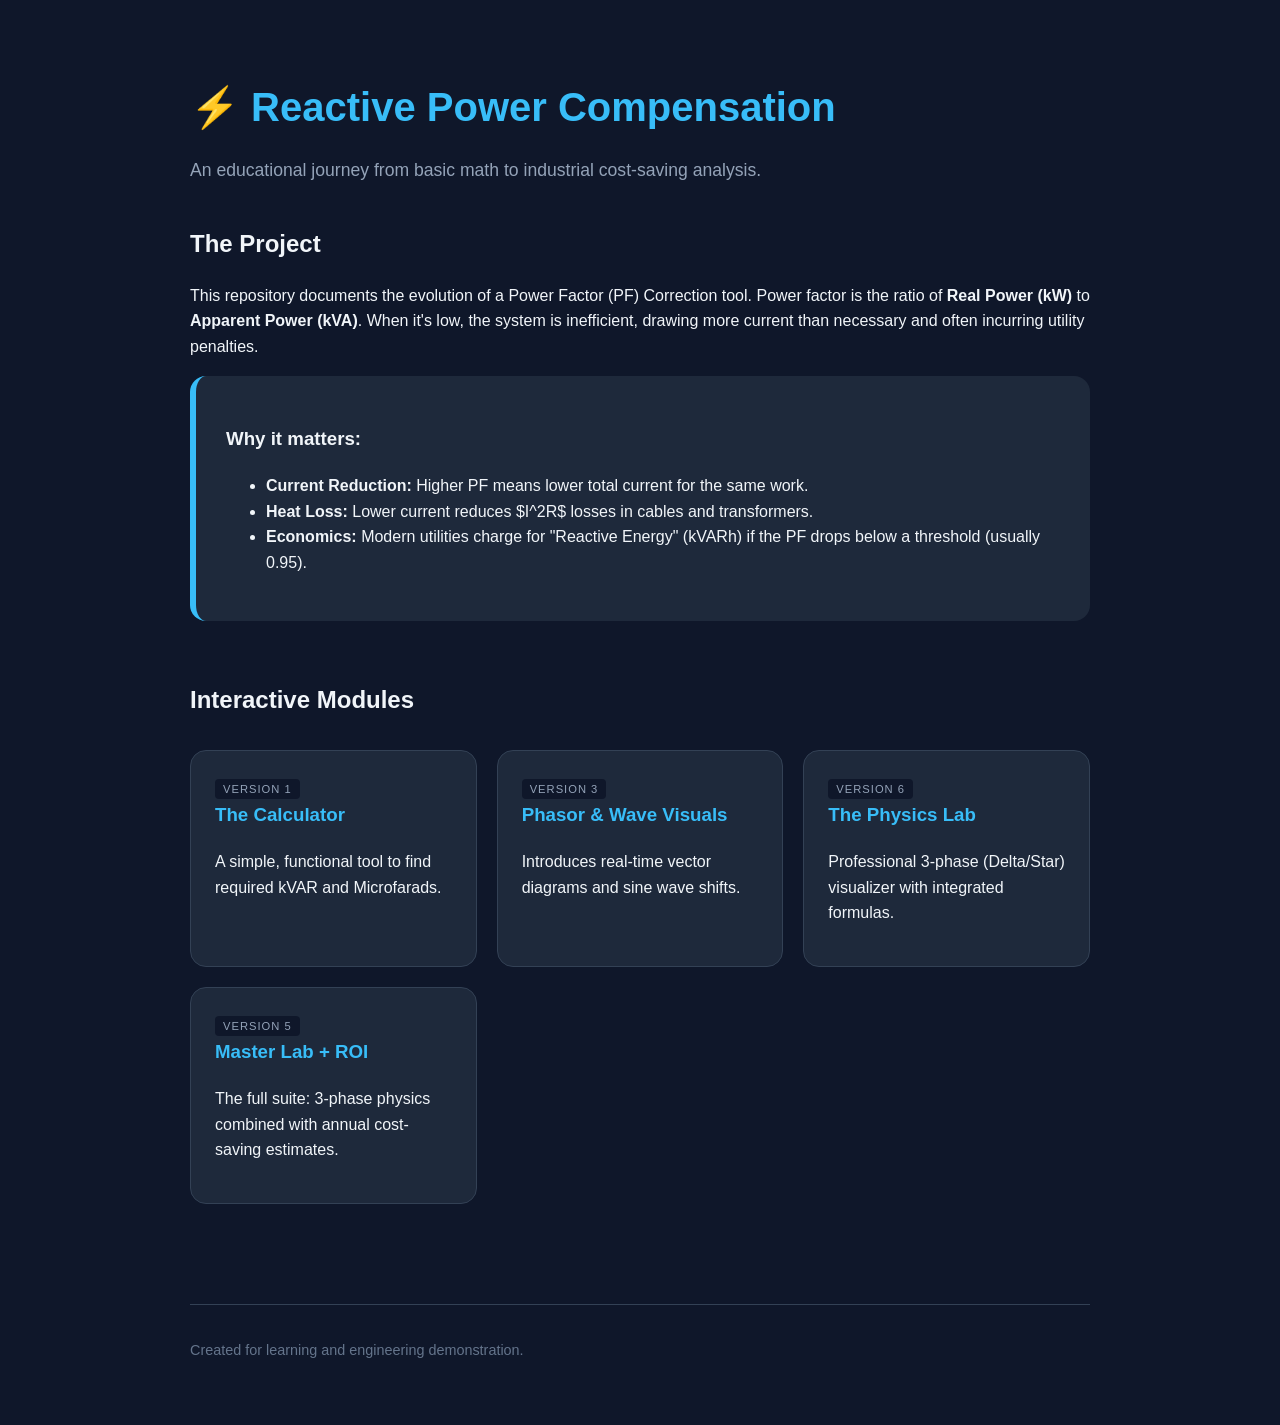
==== index.html @ 1834cbe0 "Add landing page and v6 visualizer" ====
<!DOCTYPE html>
<html lang="en">
<head>
    <meta charset="UTF-8">
    <meta name="viewport" content="width=device-width, initial-scale=1.0">
    <title>Power Factor Correction Journey</title>
    <style>
        :root {
            --bg: #0f172a;
            --card: #1e293b;
            --primary: #38bdf8;
            --text: #f1f5f9;
        }
        body { font-family: 'Inter', sans-serif; background: var(--bg); color: var(--text); padding: 40px 20px; line-height: 1.6; }
        .max-w { max-width: 900px; margin: 0 auto; }
        h1 { color: var(--primary); font-size: 2.5rem; margin-bottom: 10px; }
        .subtitle { color: #94a3b8; font-size: 1.1rem; margin-bottom: 40px; }
        
        .section { margin-bottom: 60px; }
        .grid { display: grid; grid-template-columns: repeat(auto-fit, minmax(280px, 1fr)); gap: 20px; margin-top: 30px; }
        
        .gui-card { 
            background: var(--card); 
            padding: 24px; 
            border-radius: 16px; 
            border: 1px solid #334155; 
            text-decoration: none; 
            color: inherit;
            transition: transform 0.2s, border-color 0.2s;
        }
        .gui-card:hover { transform: translateY(-5px); border-color: var(--primary); }
        .gui-card h3 { margin-top: 0; color: var(--primary); }
        .tag { font-size: 0.7rem; background: #0f172a; padding: 4px 8px; border-radius: 4px; text-transform: uppercase; letter-spacing: 1px; color: #94a3b8; }

        .explainer { background: #1e293b; padding: 30px; border-radius: 16px; border-left: 6px solid var(--primary); }
        code { background: #0f172a; padding: 2px 6px; border-radius: 4px; color: #38bdf8; }
    </style>
</head>
<body>

<div class="max-w">
    <header>
        <h1>⚡ Reactive Power Compensation</h1>
        <p class="subtitle">An educational journey from basic math to industrial cost-saving analysis.</p>
    </header>

    <div class="section">
        <h2>The Project</h2>
        <p>This repository documents the evolution of a Power Factor (PF) Correction tool. Power factor is the ratio of <strong>Real Power (kW)</strong> to <strong>Apparent Power (kVA)</strong>. When it's low, the system is inefficient, drawing more current than necessary and often incurring utility penalties.</p>
        
        <div class="explainer">
            <h3>Why it matters:</h3>
            <ul>
                <li><strong>Current Reduction:</strong> Higher PF means lower total current for the same work.</li>
                <li><strong>Heat Loss:</strong> Lower current reduces $I^2R$ losses in cables and transformers.</li>
                <li><strong>Economics:</strong> Modern utilities charge for "Reactive Energy" (kVARh) if the PF drops below a threshold (usually 0.95).</li>
            </ul>
        </div>
    </div>

    <div class="section">
        <h2>Interactive Modules</h2>
        <div class="grid">
            <a href="pf_calc.html" class="gui-card">
                <span class="tag">Version 1</span>
                <h3>The Calculator</h3>
                <p>A simple, functional tool to find required kVAR and Microfarads.</p>
            </a>

            <a href="pf_calc_v3.html" class="gui-card">
                <span class="tag">Version 3</span>
                <h3>Phasor & Wave Visuals</h3>
                <p>Introduces real-time vector diagrams and sine wave shifts.</p>
            </a>

            <a href="pf_calc_v6.html" class="gui-card">
                <span class="tag">Version 6</span>
                <h3>The Physics Lab</h3>
                <p>Professional 3-phase (Delta/Star) visualizer with integrated formulas.</p>
            </a>

            <a href="pf_calc_v5.html" class="gui-card">
                <span class="tag">Version 5</span>
                <h3>Master Lab + ROI</h3>
                <p>The full suite: 3-phase physics combined with annual cost-saving estimates.</p>
            </a>
        </div>
    </div>

    <footer style="margin-top: 100px; padding-top: 20px; border-top: 1px solid #334155; color: #64748b; font-size: 0.9rem;">
        <p>Created for learning and engineering demonstration.</p>
    </footer>
</div>

</body>
</html>
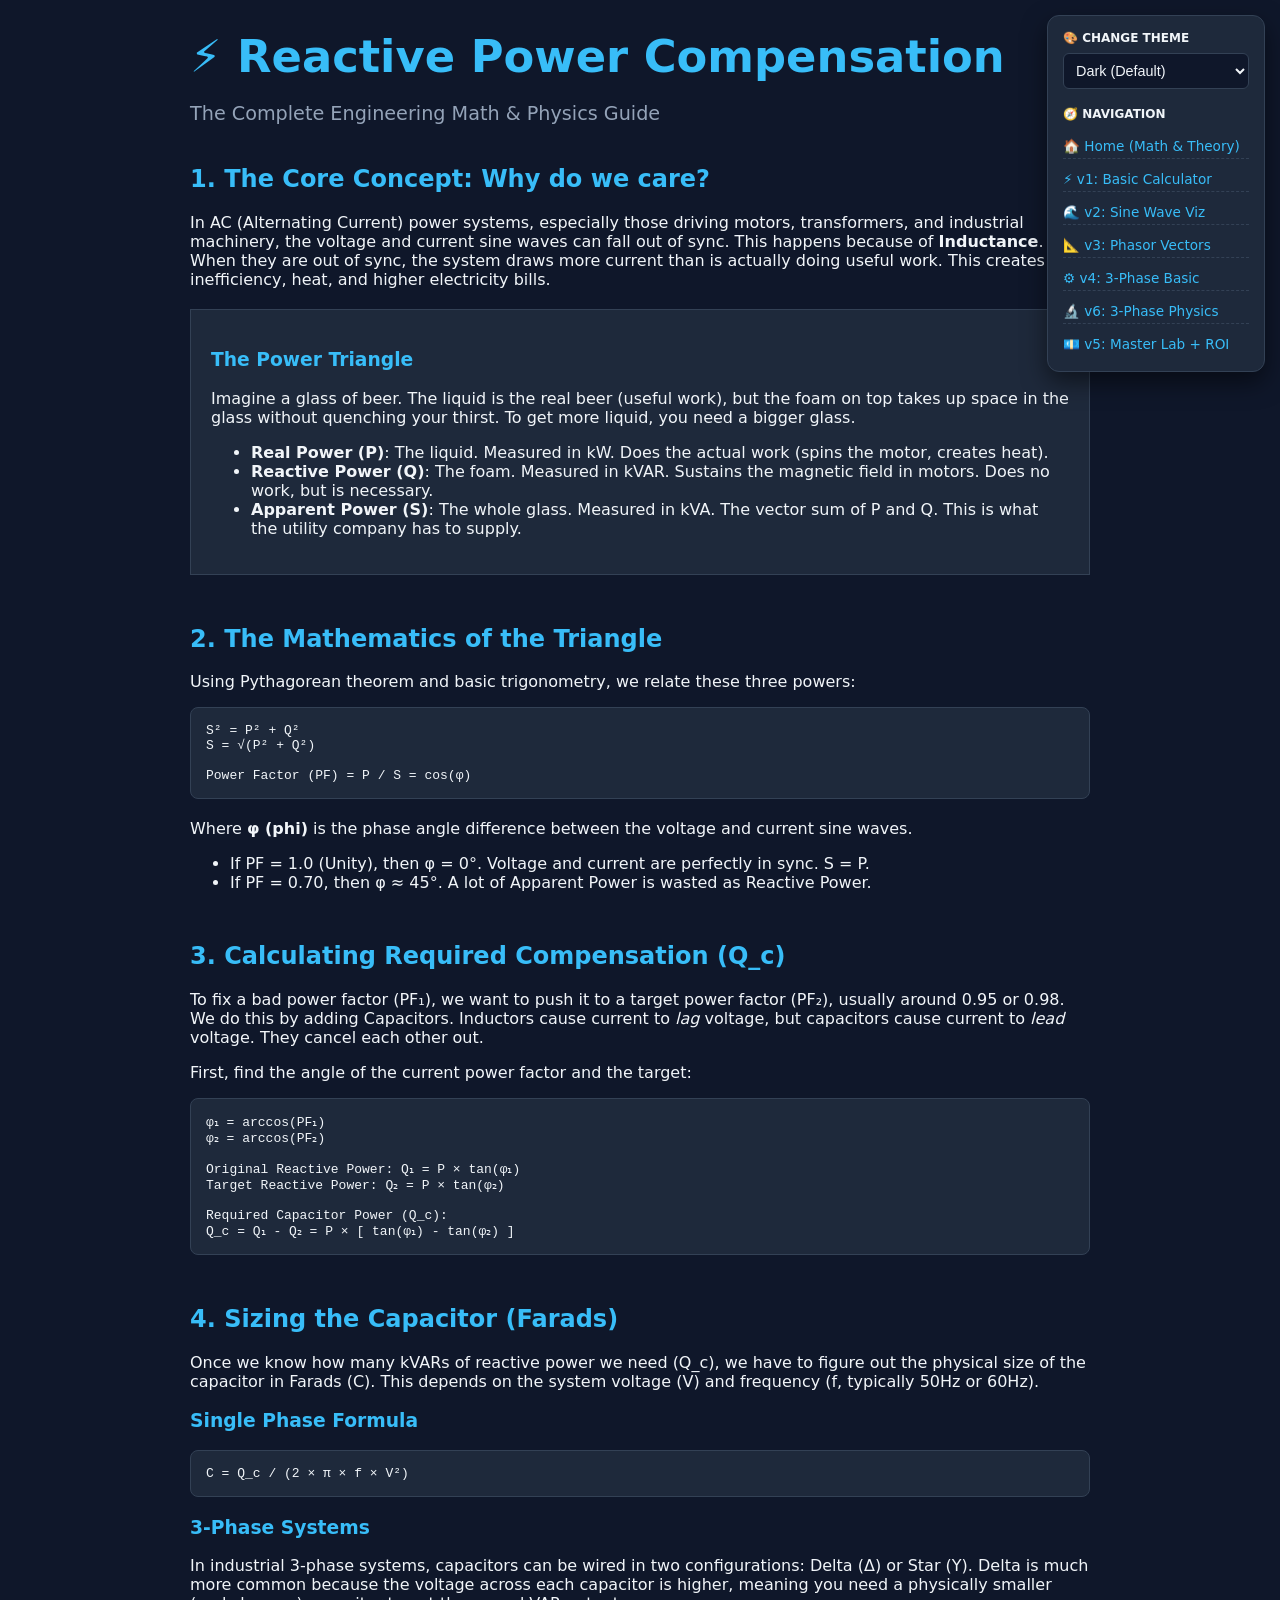
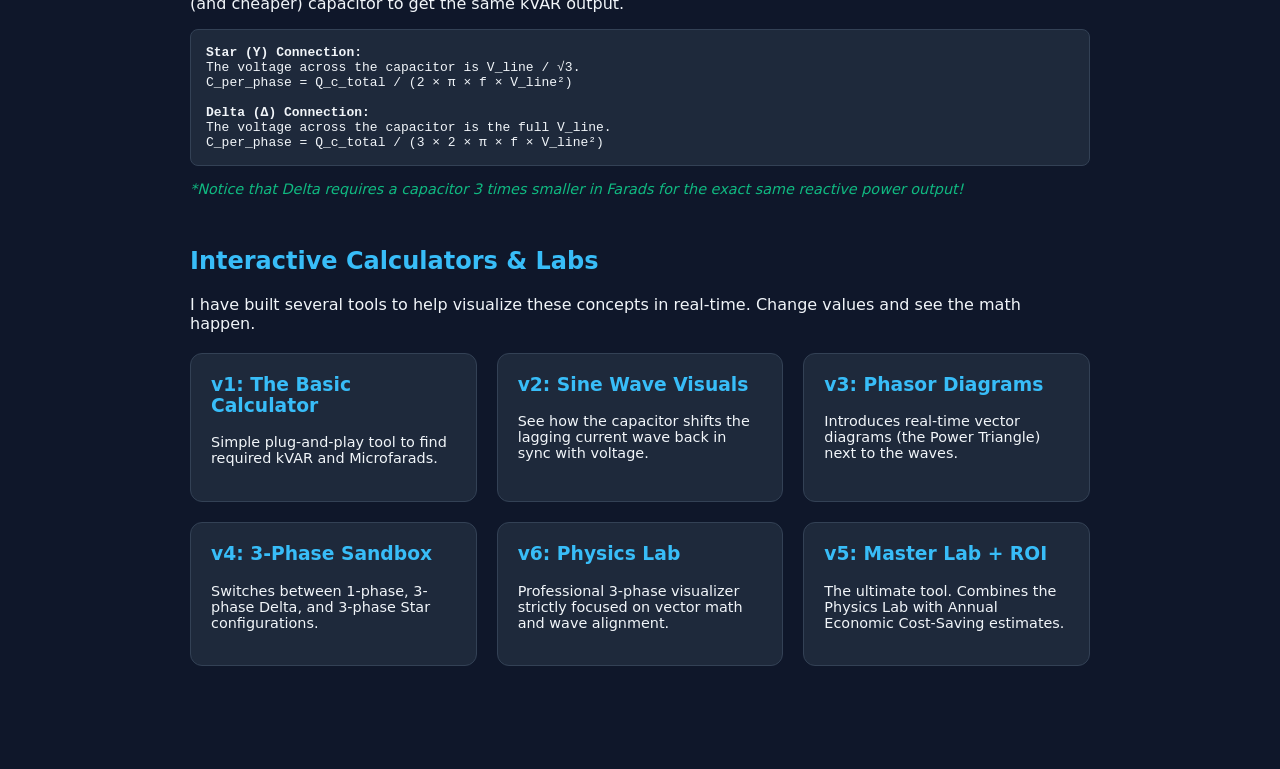
==== commit 7cd911f3: "feat: Add educational landing page, theme switcher, and dynamic frequency inputs" ====
--- a/index.html
+++ b/index.html
@@ -3,94 +3,123 @@
 <head>
     <meta charset="UTF-8">
     <meta name="viewport" content="width=device-width, initial-scale=1.0">
-    <title>Power Factor Correction Journey</title>
-    <style>
-        :root {
-            --bg: #0f172a;
-            --card: #1e293b;
-            --primary: #38bdf8;
-            --text: #f1f5f9;
-        }
-        body { font-family: 'Inter', sans-serif; background: var(--bg); color: var(--text); padding: 40px 20px; line-height: 1.6; }
-        .max-w { max-width: 900px; margin: 0 auto; }
-        h1 { color: var(--primary); font-size: 2.5rem; margin-bottom: 10px; }
-        .subtitle { color: #94a3b8; font-size: 1.1rem; margin-bottom: 40px; }
-        
-        .section { margin-bottom: 60px; }
-        .grid { display: grid; grid-template-columns: repeat(auto-fit, minmax(280px, 1fr)); gap: 20px; margin-top: 30px; }
-        
-        .gui-card { 
-            background: var(--card); 
-            padding: 24px; 
-            border-radius: 16px; 
-            border: 1px solid #334155; 
-            text-decoration: none; 
-            color: inherit;
-            transition: transform 0.2s, border-color 0.2s;
-        }
-        .gui-card:hover { transform: translateY(-5px); border-color: var(--primary); }
-        .gui-card h3 { margin-top: 0; color: var(--primary); }
-        .tag { font-size: 0.7rem; background: #0f172a; padding: 4px 8px; border-radius: 4px; text-transform: uppercase; letter-spacing: 1px; color: #94a3b8; }
-
-        .explainer { background: #1e293b; padding: 30px; border-radius: 16px; border-left: 6px solid var(--primary); }
-        code { background: #0f172a; padding: 2px 6px; border-radius: 4px; color: #38bdf8; }
-    </style>
+    <title>Power Factor Correction Journey & Theory</title>
+    <link rel="stylesheet" href="shared_theme.css">
 </head>
 <body>
 
-<div class="max-w">
-    <header>
-        <h1>⚡ Reactive Power Compensation</h1>
-        <p class="subtitle">An educational journey from basic math to industrial cost-saving analysis.</p>
+<div class="max-w" style="max-width: 900px; margin: 0 auto; padding-bottom: 100px;">
+    <header style="margin-bottom: 40px;">
+        <h1 style="font-size: 2.8rem; margin-bottom: 5px;">⚡ Reactive Power Compensation</h1>
+        <p class="subtitle" style="font-size: 1.2rem; color: #94a3b8;">The Complete Engineering Math & Physics Guide</p>
     </header>
 
-    <div class="section">
-        <h2>The Project</h2>
-        <p>This repository documents the evolution of a Power Factor (PF) Correction tool. Power factor is the ratio of <strong>Real Power (kW)</strong> to <strong>Apparent Power (kVA)</strong>. When it's low, the system is inefficient, drawing more current than necessary and often incurring utility penalties.</p>
+    <div class="section" style="margin-bottom: 50px;">
+        <h2>1. The Core Concept: Why do we care?</h2>
+        <p>In AC (Alternating Current) power systems, especially those driving motors, transformers, and industrial machinery, the voltage and current sine waves can fall out of sync. This happens because of <strong>Inductance</strong>. When they are out of sync, the system draws more current than is actually doing useful work. This creates inefficiency, heat, and higher electricity bills.</p>
         
-        <div class="explainer">
-            <h3>Why it matters:</h3>
+        <div class="explainer" style="padding: 20px; background: var(--card); border-left: 5px solid var(--primary); margin: 20px 0;">
+            <h3>The Power Triangle</h3>
+            <p>Imagine a glass of beer. The liquid is the real beer (useful work), but the foam on top takes up space in the glass without quenching your thirst. To get more liquid, you need a bigger glass.</p>
             <ul>
-                <li><strong>Current Reduction:</strong> Higher PF means lower total current for the same work.</li>
-                <li><strong>Heat Loss:</strong> Lower current reduces $I^2R$ losses in cables and transformers.</li>
-                <li><strong>Economics:</strong> Modern utilities charge for "Reactive Energy" (kVARh) if the PF drops below a threshold (usually 0.95).</li>
+                <li><strong>Real Power (P)</strong>: The liquid. Measured in kW. Does the actual work (spins the motor, creates heat).</li>
+                <li><strong>Reactive Power (Q)</strong>: The foam. Measured in kVAR. Sustains the magnetic field in motors. Does no work, but is necessary.</li>
+                <li><strong>Apparent Power (S)</strong>: The whole glass. Measured in kVA. The vector sum of P and Q. This is what the utility company has to supply.</li>
             </ul>
         </div>
     </div>
 
-    <div class="section">
-        <h2>Interactive Modules</h2>
-        <div class="grid">
-            <a href="pf_calc.html" class="gui-card">
-                <span class="tag">Version 1</span>
-                <h3>The Calculator</h3>
-                <p>A simple, functional tool to find required kVAR and Microfarads.</p>
-            </a>
+    <div class="section" style="margin-bottom: 50px;">
+        <h2>2. The Mathematics of the Triangle</h2>
+        <p>Using Pythagorean theorem and basic trigonometry, we relate these three powers:</p>
+        <div class="formula-box" style="background: var(--canvas-bg); padding: 15px; border-radius: 8px; font-family: monospace; margin-bottom: 20px;">
+            S² = P² + Q²<br>
+            S = √(P² + Q²)<br><br>
+            Power Factor (PF) = P / S = cos(φ)
+        </div>
+        <p>Where <strong>φ (phi)</strong> is the phase angle difference between the voltage and current sine waves.</p>
+        <ul>
+            <li>If PF = 1.0 (Unity), then φ = 0°. Voltage and current are perfectly in sync. S = P.</li>
+            <li>If PF = 0.70, then φ ≈ 45°. A lot of Apparent Power is wasted as Reactive Power.</li>
+        </ul>
+    </div>
 
-            <a href="pf_calc_v3.html" class="gui-card">
-                <span class="tag">Version 3</span>
-                <h3>Phasor & Wave Visuals</h3>
-                <p>Introduces real-time vector diagrams and sine wave shifts.</p>
-            </a>
-
-            <a href="pf_calc_v6.html" class="gui-card">
-                <span class="tag">Version 6</span>
-                <h3>The Physics Lab</h3>
-                <p>Professional 3-phase (Delta/Star) visualizer with integrated formulas.</p>
-            </a>
-
-            <a href="pf_calc_v5.html" class="gui-card">
-                <span class="tag">Version 5</span>
-                <h3>Master Lab + ROI</h3>
-                <p>The full suite: 3-phase physics combined with annual cost-saving estimates.</p>
-            </a>
+    <div class="section" style="margin-bottom: 50px;">
+        <h2>3. Calculating Required Compensation (Q_c)</h2>
+        <p>To fix a bad power factor (PF₁), we want to push it to a target power factor (PF₂), usually around 0.95 or 0.98. We do this by adding Capacitors. Inductors cause current to <em>lag</em> voltage, but capacitors cause current to <em>lead</em> voltage. They cancel each other out.</p>
+        <p>First, find the angle of the current power factor and the target:</p>
+        <div class="formula-box" style="background: var(--canvas-bg); padding: 15px; border-radius: 8px; font-family: monospace;">
+            φ₁ = arccos(PF₁)<br>
+            φ₂ = arccos(PF₂)<br><br>
+            Original Reactive Power: Q₁ = P × tan(φ₁)<br>
+            Target Reactive Power: Q₂ = P × tan(φ₂)<br><br>
+            Required Capacitor Power (Q_c):<br>
+            Q_c = Q₁ - Q₂ = P × [ tan(φ₁) - tan(φ₂) ]
         </div>
     </div>
 
-    <footer style="margin-top: 100px; padding-top: 20px; border-top: 1px solid #334155; color: #64748b; font-size: 0.9rem;">
-        <p>Created for learning and engineering demonstration.</p>
-    </footer>
+    <div class="section" style="margin-bottom: 50px;">
+        <h2>4. Sizing the Capacitor (Farads)</h2>
+        <p>Once we know how many kVARs of reactive power we need (Q_c), we have to figure out the physical size of the capacitor in Farads (C). This depends on the system voltage (V) and frequency (f, typically 50Hz or 60Hz).</p>
+        
+        <h3>Single Phase Formula</h3>
+        <div class="formula-box" style="background: var(--canvas-bg); padding: 15px; border-radius: 8px; font-family: monospace; margin-bottom: 20px;">
+            C = Q_c / (2 × π × f × V²)
+        </div>
+
+        <h3>3-Phase Systems</h3>
+        <p>In industrial 3-phase systems, capacitors can be wired in two configurations: Delta (Δ) or Star (Y). Delta is much more common because the voltage across each capacitor is higher, meaning you need a physically smaller (and cheaper) capacitor to get the same kVAR output.</p>
+        <div class="formula-box" style="background: var(--canvas-bg); padding: 15px; border-radius: 8px; font-family: monospace;">
+            <strong>Star (Y) Connection:</strong><br>
+            The voltage across the capacitor is V_line / √3.<br>
+            C_per_phase = Q_c_total / (2 × π × f × V_line²)<br><br>
+
+            <strong>Delta (Δ) Connection:</strong><br>
+            The voltage across the capacitor is the full V_line.<br>
+            C_per_phase = Q_c_total / (3 × 2 × π × f × V_line²)
+        </div>
+        <p style="font-size: 0.9em; color: var(--accent);"><em>*Notice that Delta requires a capacitor 3 times smaller in Farads for the exact same reactive power output!</em></p>
+    </div>
+
+    <div class="section">
+        <h2>Interactive Calculators & Labs</h2>
+        <p>I have built several tools to help visualize these concepts in real-time. Change values and see the math happen.</p>
+        <div class="grid" style="display: grid; grid-template-columns: repeat(auto-fit, minmax(280px, 1fr)); gap: 20px; margin-top: 20px;">
+            
+            <a href="pf_calc.html" class="card" style="text-decoration: none; display: block; padding: 20px; border-radius: 12px; transition: 0.2s;">
+                <h3 style="margin-top: 0;">v1: The Basic Calculator</h3>
+                <p style="font-size: 0.9rem;">Simple plug-and-play tool to find required kVAR and Microfarads.</p>
+            </a>
+
+            <a href="pf_calc_v2.html" class="card" style="text-decoration: none; display: block; padding: 20px; border-radius: 12px; transition: 0.2s;">
+                <h3 style="margin-top: 0;">v2: Sine Wave Visuals</h3>
+                <p style="font-size: 0.9rem;">See how the capacitor shifts the lagging current wave back in sync with voltage.</p>
+            </a>
+
+            <a href="pf_calc_v3.html" class="card" style="text-decoration: none; display: block; padding: 20px; border-radius: 12px; transition: 0.2s;">
+                <h3 style="margin-top: 0;">v3: Phasor Diagrams</h3>
+                <p style="font-size: 0.9rem;">Introduces real-time vector diagrams (the Power Triangle) next to the waves.</p>
+            </a>
+
+            <a href="pf_calc_v4.html" class="card" style="text-decoration: none; display: block; padding: 20px; border-radius: 12px; transition: 0.2s;">
+                <h3 style="margin-top: 0;">v4: 3-Phase Sandbox</h3>
+                <p style="font-size: 0.9rem;">Switches between 1-phase, 3-phase Delta, and 3-phase Star configurations.</p>
+            </a>
+
+            <a href="pf_calc_v6.html" class="card" style="text-decoration: none; display: block; padding: 20px; border-radius: 12px; transition: 0.2s;">
+                <h3 style="margin-top: 0;">v6: Physics Lab</h3>
+                <p style="font-size: 0.9rem;">Professional 3-phase visualizer strictly focused on vector math and wave alignment.</p>
+            </a>
+
+            <a href="pf_calc_v5.html" class="card" style="text-decoration: none; display: block; padding: 20px; border-radius: 12px; transition: 0.2s;">
+                <h3 style="margin-top: 0;">v5: Master Lab + ROI</h3>
+                <p style="font-size: 0.9rem;">The ultimate tool. Combines the Physics Lab with Annual Economic Cost-Saving estimates.</p>
+            </a>
+
+        </div>
+    </div>
 </div>
 
+<script src="shared_ui.js"></script>
 </body>
 </html>
--- a/shared_theme.css
+++ b/shared_theme.css
@@ -0,0 +1,71 @@
+:root {
+  --bg: #0f172a;
+  --card: #1e293b;
+  --primary: #38bdf8;
+  --text: #f1f5f9;
+  --accent: #10b981;
+  --danger: #ef4444;
+  --border: #334155;
+  --canvas-bg: #020617;
+  --font: 'Inter', system-ui, sans-serif;
+  --input-bg: #0f172a;
+}
+
+[data-theme="light"] {
+  --bg: #f8fafc; --card: #ffffff; --primary: #0284c7; --text: #0f172a; --border: #e2e8f0; --canvas-bg: #f1f5f9; --input-bg: #ffffff;
+}
+[data-theme="creamy"] {
+  --bg: #fdfbf7; --card: #f5f0e6; --primary: #b45309; --text: #451a03; --border: #e7e5e4; --canvas-bg: #fffcf8; --input-bg: #ffffff;
+}
+[data-theme="matrix"] {
+  --bg: #000000; --card: #001100; --primary: #00ff00; --text: #00ff00; --border: #003300; --canvas-bg: #000000; --font: 'Courier New', monospace; --input-bg: #002200;
+}
+[data-theme="rainbow"] {
+  --bg: linear-gradient(120deg, #a1c4fd 0%, #c2e9fb 100%); --card: rgba(255,255,255,0.7); --primary: #ff0844; --text: #111; --border: #fff; --canvas-bg: rgba(255,255,255,0.5); --input-bg: rgba(255,255,255,0.8);
+}
+[data-theme="elegant"] {
+  --bg: #111111; --card: #1a1a1a; --primary: #d4af37; --text: #e0e0e0; --border: #d4af37; --canvas-bg: #0a0a0a; --font: 'Georgia', serif; --input-bg: #000000;
+}
+[data-theme="blueprint"] {
+  --bg: #0055a4; --card: #004488; --primary: #ffffff; --text: #ffffff; --border: #ffffff; --canvas-bg: #003366; --font: 'Courier New', monospace; --input-bg: #0055a4;
+}
+[data-theme="wireframe"] {
+  --bg: #ffffff; --card: #ffffff; --primary: #000000; --text: #000000; --border: #000000; --canvas-bg: #ffffff; --font: monospace; --input-bg: #ffffff;
+}
+[data-theme="cyberpunk"] {
+  --bg: #fcee0a; --card: #000000; --primary: #00ff9f; --text: #00ff9f; --border: #ff003c; --canvas-bg: #050505; --font: 'Trebuchet MS', sans-serif; --input-bg: #111;
+}
+[data-theme="miami"] {
+  --bg: #2d1b4e; --card: #1a0b2e; --primary: #ff00c8; --text: #00e5ff; --border: #ff00c8; --canvas-bg: #120422; --input-bg: #2d1b4e;
+}
+
+body { background: var(--bg) !important; color: var(--text) !important; font-family: var(--font) !important; transition: background 0.3s, color 0.3s; }
+.card, .controls, .visualizer, .canvas-card, .explainer, .gui-card, .stat-box, .formula-box, .result-box { 
+    background: var(--card) !important; 
+    border: 1px solid var(--border) !important; 
+    color: var(--text) !important;
+}
+h1, h2, h3, .res-val, .nav-link, .stat-val { color: var(--primary) !important; }
+input, select { background: var(--input-bg) !important; color: var(--text) !important; border: 1px solid var(--border) !important; }
+canvas { background: var(--canvas-bg) !important; border: 1px solid var(--border) !important; }
+
+#floating-nav {
+    position: fixed;
+    top: 15px;
+    right: 15px;
+    background: var(--card);
+    border: 1px solid var(--border);
+    padding: 15px;
+    border-radius: 12px;
+    z-index: 9999;
+    box-shadow: 0 10px 25px rgba(0,0,0,0.5);
+    display: flex;
+    flex-direction: column;
+    gap: 8px;
+    min-width: 180px;
+    backdrop-filter: blur(10px);
+}
+#floating-nav select { padding: 8px; font-size: 0.9rem; border-radius: 6px; cursor: pointer; }
+#floating-nav a { color: var(--primary); text-decoration: none; font-size: 0.85rem; display: block; padding: 4px 0; border-bottom: 1px dashed var(--border); }
+#floating-nav a:last-child { border-bottom: none; }
+#floating-nav a:hover { opacity: 0.7; padding-left: 5px; transition: 0.2s; }
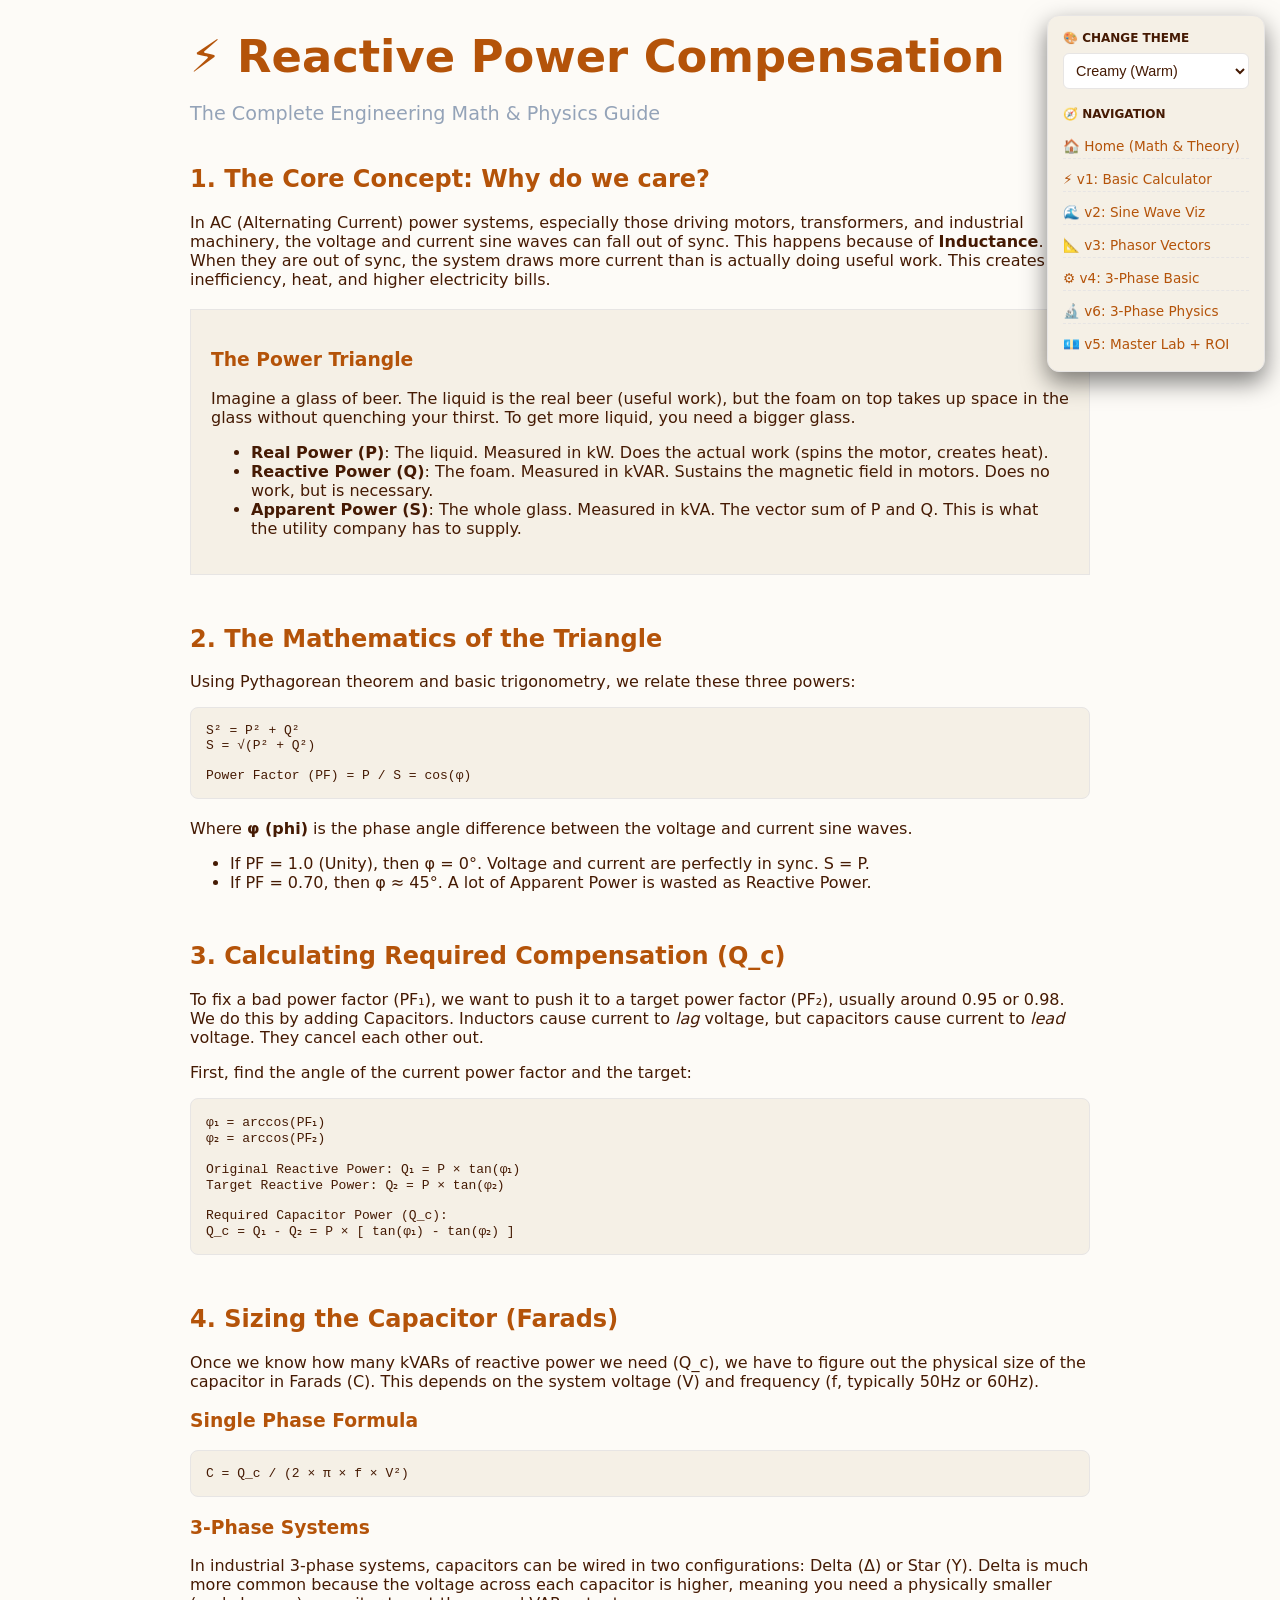
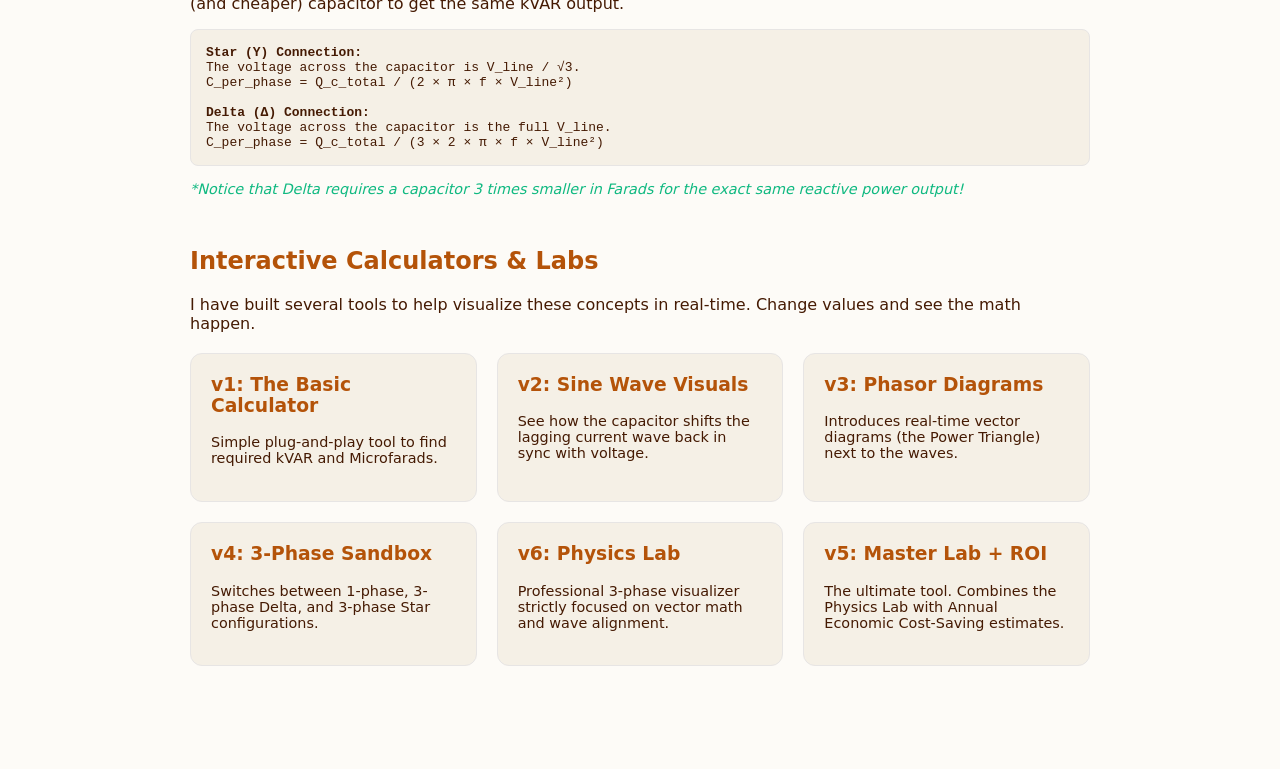
==== commit 9ac4d087: "docs: Prepare for subfolder deployment and set creamy theme hardcoded default" ====
--- a/index.html
+++ b/index.html
@@ -1,5 +1,5 @@
 <!DOCTYPE html>
-<html lang="en">
+<html lang="en" data-theme="creamy">
 <head>
     <meta charset="UTF-8">
     <meta name="viewport" content="width=device-width, initial-scale=1.0">
